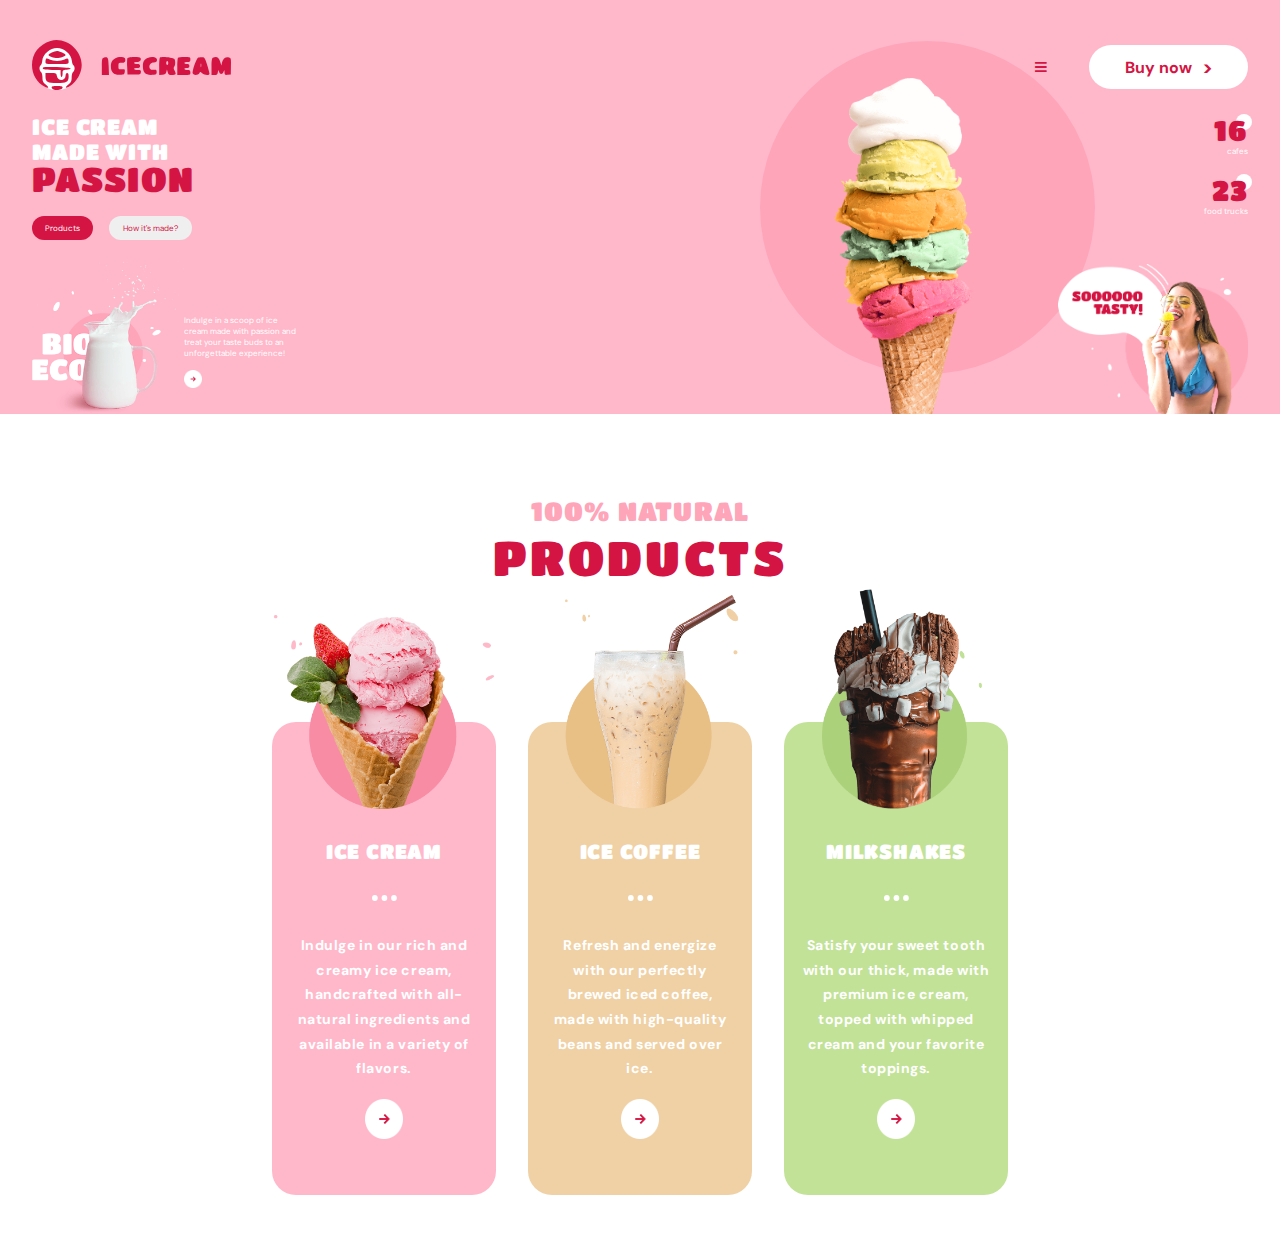
==== index.html @ a735e10a "responsive done" ====
<!DOCTYPE html>
<html lang="en">
<head>
    <meta charset="UTF-8">
    <meta name="viewport" content="width=device-width, initial-scale=1.0">
    <title>Ice-Cream</title>
    <link rel="preconnect" href="https://fonts.googleapis.com">
    <link rel="preconnect" href="https://fonts.gstatic.com" crossorigin>
    <link href="https://fonts.googleapis.com/css2?family=Titan+One&display=swap" rel="stylesheet">
    <link rel="preconnect" href="https://fonts.googleapis.com">
    <link rel="preconnect" href="https://fonts.gstatic.com" crossorigin>
    <link
        href="https://fonts.googleapis.com/css2?family=DM+Sans:ital,opsz,wght@0,9..40,100..1000;1,9..40,100..1000&display=swap"
        rel="stylesheet">
    <link rel="stylesheet" href="https://cdnjs.cloudflare.com/ajax/libs/font-awesome/5.15.2/css/all.min.css">
    <link rel="stylesheet" href="/css/hero-header.css">
</head>
    <section class="hero-section">
        <div class="container hero-container">
            
           
            <header class="hero-header">
             <div>
                <svg height="50" width="199">
                    <use href="./images/sprite.svg#logo"></use>
                </svg>
             </div>
             <div>
                <nav>
                    <ul class="header-list">
                        <li><a href="" class="header-list-item header-list-item-first">Home</a></li>
                        <li><a href="" class="header-list-item">About us</a></li>
                        <li><a href="" class="header-list-item">How it's made?</a></li>
                        <li><a href="" class="header-list-item">Our products</a></li>
                        <li><a href="" class="header-list-item">Contact</a></li>
                    </ul>
                </nav>
             </div>
             <div class="header-buttons">
                <button type="menu" class="hamburger-menu-button" id="menu-icon" data-modal-open>
                    <i class="fas fa-bars hamburger-menu-icon"></i>
                </button>
                <button type="submit" class="header-buy-button" data-modal-openx>
                    Buy now
                    <span class="button-arrow">></span>
                </button>
             </div>
            </header>
            
            <section class="hero-content-section">
                <div class="hero-title-container">
                    <h1 class="hero-title-white">ice cream made with <span class="hero-title-red">passion</span></h1>
                    
                    <ul class="hero-list">
                        <li class="hero-list-item">
                            <svg class="hero-white-circle" xmlns="http://www.w3.org/2000/svg" width="30" height="30" viewBox="0 0 30 30" fill="none" id="ellipse">
                                <circle cx="15" cy="15" r="15" fill="white" />
                            </svg>
                            <h2 class="hero-number-subtitle">16</h2>
                            <p class="hero-text-subtitle">cafes</p>
                        </li>
                        <li class="hero-list-item hero-list-item-second">
                            <svg class="hero-white-circle" xmlns="http://www.w3.org/2000/svg" width="30" height="30" viewBox="0 0 30 30" fill="none" id="ellipse">
                                <circle cx="15" cy="15" r="15" fill="white" />
                            </svg>
                            <h2 class="hero-number-subtitle">23</h2>
                            <p class="hero-text-subtitle">food trucks</p>
                        </li>
                    </ul>
                </div>
                <div>
                    <button type="submit" class="hero-button-red">Products</button>
                    <button type="submit" class="hero-button-white">How it's made?</button>
                </div>
                <div class="hero-milk-photo-div">
                    <img src="./images/MilkPhoto.png" width="213px" height="216px" class="milk-photo">
                        <p class="hero-milk-photo-paragraph">Indulge in a scoop of ice cream made with passion and treat your taste buds to an unforgettable experience!
                            <img src="./images/arrow-right.png" width="26px" height="26px" class="hero-right-arrow">
                            <!-- metoda neortodoxa dar functioneaza -->
                        </p>

                </div>
                <div class="hero-background-circle">
                    <img src="./images/IceCreamPhoto.png" width="236px" height="557px" class="hero-icecream-photo">
                </div>
                <img src="./images/GirlPhoto.png" width="304px" height="241px" class="hero-girl-photo">
                <div>
                </div>
                <div>
                    
                </div>
            </section>
            
         </div>
    </section>
    <!-- Products  -->
    <section class="products-section">
        <div class="container">
            <div class="products-title">
                <label class="products-label">
                    100% natural
                </label>
                <h1 class="products-title">products</h1>
            </div>
            <div class="products-content">
                <ul class="products-list">
                    <li class="products-list-item">
                        <div class="products-image-container">
                            <img src="./images/ProductsIceCream1.png" width="368px" height="394px" class="products-image">
                            <div class="products-image-card">
                                <div class="products-image-card-content">
                                <h2 class="prodcuts-image-title">ice cream</h2>
                                <svg xmlns="http://www.w3.org/2000/svg" id="dots" width="25" height="6">
                                        <g fill="#fff">
                                            <ellipse cx="12.418" cy="3" rx="2.866" ry="3" />
                                            <ellipse cx="2.866" cy="3" rx="2.866" ry="3" />
                                            <ellipse cx="21.97" cy="3" rx="2.866" ry="3" />
                                        </g>
                                    </svg>
                                    <p class="products-image-paragraph">Indulge in our rich and creamy ice cream, handcrafted with all-natural ingredients and available in a variety of
                                        flavors.</p>
                                        <img src="./images/arrow-right.png" width="38px" height="40px"  >
                                    </div>
                            </div>
                        </div>
                    </li>
                    <li class="products-list-item">
                        <div class="products-image-container">
                            <img src="./images/ProductsIceCream2.png" width="368px" height="394px" class="products-image">
                            <div class="products-image-card second-card">
                                <div class="products-image-card-content">
                                    <h2 class="prodcuts-image-title">ice coffee</h2>
                                    <svg xmlns="http://www.w3.org/2000/svg" id="dots" width="25" height="6">
                                        <g fill="#fff">
                                            <ellipse cx="12.418" cy="3" rx="2.866" ry="3" />
                                            <ellipse cx="2.866" cy="3" rx="2.866" ry="3" />
                                            <ellipse cx="21.97" cy="3" rx="2.866" ry="3" />
                                        </g>
                                    </svg>
                                    <p class="products-image-paragraph">Refresh and energize with our perfectly brewed iced coffee, made with high-quality beans and served over ice.</p>
                                    <img src="./images/arrow-right.png" width="38px" height="40px">
                                </div>
                            </div>
                        </div>
                    </li>
                <li class="products-list-item">
                    <div class="products-image-container">
                        <img src="./images/ProductsIceCream3.png" width="368px" height="394px" class="products-image">
                        <div class="products-image-card third-card">
                            <div class="products-image-card-content">
                                <h2 class="prodcuts-image-title">milkshakes</h2>
                                <svg xmlns="http://www.w3.org/2000/svg" id="dots" width="25" height="6">
                                    <g fill="#fff">
                                        <ellipse cx="12.418" cy="3" rx="2.866" ry="3" />
                                        <ellipse cx="2.866" cy="3" rx="2.866" ry="3" />
                                        <ellipse cx="21.97" cy="3" rx="2.866" ry="3" />
                                    </g>
                                </svg>
                                <p class="products-image-paragraph">Satisfy your sweet tooth with our thick, made with premium ice cream, topped with whipped cream and your favorite
                                toppings.</p>
                                <img src="./images/arrow-right.png" width="38px" height="40px">
                            </div>
                        </div>
                    </div>
                </li>
                </ul>
            </div>
        </div>
    </section>
    <!-- HAMBURGER MENU !!!  -->
<div class="modal is-hidden" data-modal>
    <div class="modal-content">
        <button class="modal-close-button" type="button" data-modal-close>
            <svg xmlns="http://www.w3.org/2000/svg" width="16" height="16" viewBox="0 0 16 16" class="modal-close-button-svg">
                <path d="M1.25928 1L14.7408 15" stroke="white" />
                <path d="M1 14.7407L15 1.25924" stroke="white" />
            </svg>
        </button>
            
        <div class="header-buttons">
                <button type="submit" class="modal-buy-button header-buy-button" data-modal-openx>
                    Buy now
                    <span class="button-arrow">></span>
                </button>
        </div>
            <ul class="modal-header-list">
                <li class="modal-header-list-item"><a href="" class="header-list-item header-list-item-first">Home</a></li>
                <li class="modal-header-list-item"><a href="" class="header-list-item">About us</a></li>
                <li class="modal-header-list-item"><a href="" class="header-list-item">How it's made?</a></li>
                <li class="modal-header-list-item"><a href="" class="header-list-item">Our products</a></li>
                <li class="modal-header-list-item"><a href="" class="header-list-item">Contact</a></li>
            </ul>
    </div>
</div>
<!--Modal Window-->
<div data-modalx class="open-button-hero is-hidden">
    <div class="buy-modal">

        <button type="button" data-modal-closex class="close-button-hero">x
            <!--<svg width="8"  height="8" class="circle-image">
                    <use href="./images/icons.svg#icon-close-b">
                     </use>
                </svg>-->
        </button>

        <p class="modal-paragraph-hero">Syper pyper Ice Cream</p>

        <form>
            <div class="modal-products-hero">
                <ul class="list products-list-modal-hero">
                    <li class="products-label-hero">
                        <img src="./images/ProductsIceCream1.png" alt="Icecream Cone" width="100" height="100">
                        <label for="products">
                            <input type="text" name="products" id="products" placeholder="how many?" class="how-many-hero">
                        </label>
                    </li>
                    <li class="products-label-hero">
                        <img src="./images/ProductsIceCream2.png" alt="Ice Coffee Glass" width="100" height="100">
                        <label for="products">
                            <input type="text" name="products" id="products" placeholder="how many?" class="how-many-hero">
                        </label>
                    </li>

                    <li class="products-label-hero">
                        <img src="./images/ProductsIceCream3.png" alt="Milkshake Glass" width="100" height="100">
                        <label for="products">
                            <input type="text" name="products" id="products" placeholder="how many?" class="how-many-hero">
                        </label>
                    </li>
                </ul>
            </div>
            <div class="container-flex-hero">
                <div class="label-name-div-hero">
                    <label for="user-name" class="label-name">Name
                    </label>
                    <div class="div-input-icon-hero">
                        <input type="text" name="user-name" id="user-name" class="input-user-name-hero">
                    </div>
                </div>
                <div class="label-name-div-hero">
                    <label for="user_phone" class="label-name-hero">Phone</label>
                    <div class="div-input-icon-hero">
                        <input type="text" name="Phone" id="user_phone" class="input-user-name-hero">
                    </div>
                </div>
                <div class="label-name-div-hero">
                    <label for="email" class="label-name-hero">Email</label>
                    <div class="div-input-icon-hero">
                        <input type="text" name="Email" id="email" class="input-user-name-hero">
                    </div>
                </div>
                <div class="label-comment-hero">
                    <label class="label-name" for="user-comment"></label>
                    <textarea name="user-comment" id="user-comment" placeholder="Text input"
                        class="input-user-name-hero">Write something and maybe we read this</textarea>
                </div>
                <button type="button" class="send-button-hero">I want that!</button>
            </div>
        </form>
    </div>
</div>

    <script src="./js/mobile-menu.js"></script>
</body>
</html>
---- css/hero-header.css ----
a{
    text-decoration: none;
    color:initial;
}
ul{
    list-style: none;
    margin:0;
    padding:0; 
}
body{
    margin:0;
    padding:0;
}
h1{
    margin:0;
    padding:0;
}
h2{
    margin:0;
    padding:0;
}
p{
    margin:0;
    padding:0;
}
.is-hidden {
    visibility: hidden;
    opacity: 0;
    pointer-events: none;
}

.is-hidden-menu {
    visibility: hidden;
    opacity: 0;
    pointer-events: none;
}
.hero-section{
    background: #FFB8CA;
    
}
.container{
    max-width: 1280px;
    margin: 0 auto;
    padding: 0 15px;  
}
.hero-container{
    position: relative;
    z-index: 2;
    padding-bottom: 60px;
}


.hero-header{
    display:flex;
    justify-content: space-between;
    align-items: center;
    padding-top:40px;
   
}
.header-list{
    display:flex;
    gap:35px;
}

.header-list-item{
    color: #FFF;
    font-family: "DM Sans";
    font-size: 16px;
    font-style: normal;
    font-weight: 700;
    line-height: normal;
}
.header-list-item-first{
    color: #D41443;
}
.header-buy-button{
    width: 159px;
    height: 44px;
    flex-shrink: 0;
    border-radius: 22px;
    background: #FFF;
    color: #D41443;
    text-align: center;
    font-family: "DM Sans";
    font-size: 16px;
    font-style: normal;
    font-weight: 700;
    line-height: normal;
    border:none;
    display:flex;
    justify-content: center;
    align-items: center;
    cursor:pointer;
}
.button-arrow{
    font-size: 1.2em;
    margin-left:10px;
    }

.hero-content-section{
    padding-top:60px;
}
.hamburger-menu-button{
    display:none;
}
.hero-title-container{
    display:flex;
    justify-content: space-between;
    
}
.hero-title-white{
    color: #FFF;
    font-family: "Titan One";
    font-size: 38px;
    font-style: normal;
    font-weight: 400;
    line-height: normal;
    letter-spacing: 1.52px;
    text-transform: uppercase;
    max-width:277px;
}
.hero-title-red{
    color: #D41443;
    font-family: "Titan One";
    font-size: 58px;
    font-style: normal;
    font-weight: 400;
    line-height: 90.5%;
    letter-spacing: 2.32px;
    text-transform: uppercase;
}
.hero-list-item{
    position:relative;
}
.hero-white-circle{
    position:absolute;
    z-index:-1;
    left:60px;
}
.hero-list-item-second{
    padding-top:18px;
}
.hero-number-subtitle{
    color: #D41443;
        text-align: right;
        font-family: "Titan One";
        font-size: 46px;
        font-style: normal;
        font-weight: 400;
        line-height: normal;
        letter-spacing: 1.84px;
        text-transform: uppercase;
}
.hero-text-subtitle{
    color: #FFF;
        text-align: right;
        font-family: "DM Sans";
        font-size: 14px;
        font-style: normal;
        font-weight: 400;
        line-height: normal;
}
.hero-button-red{
    width: 107px;
    height: 40px;
    border-radius: 20px;
    background: #D41443;
    border: none;
    color: #FFF;
        text-align: center;
        font-family: "DM Sans";
        font-size: 14px;
        font-style: normal;
        font-weight: 400;
        line-height: normal;
}
.hero-button-white{
    width: 138px;
    height: 40px;
    color: #D41443;
    text-align: center;
    font-family: "DM Sans";
    font-size: 14px;
    font-style: normal;
    font-weight: 400;
    line-height: normal;
    border-radius:20px;
    border:none;
    margin-left:12px;
}
.hero-milk-photo-div{
    margin-top:40px;
    display:flex;
    align-items: center;
}
.hero-milk-photo-paragraph{
    color: #FFF;
        font-family: "DM Sans";
        font-size: 14px;
        font-style: normal;
        font-weight: 400;
        line-height: 140%;
        max-width: 200px;
        max-height: 78px;
        position:relative;
}
.hero-right-arrow{
    position:absolute;
    top:98px;
    left:0px;
}

.hero-background-circle{
    width: 534px;
    height: 534px;
    border-radius: 50%;
    background: #FFA5BA;
    position:absolute;
    top:56px;
    left:567px;
    z-index:-1;

}
.hero-icecream-photo{
    margin-left:119px;
    margin-top:54px;
}
.hero-girl-photo{
    position:absolute;
    bottom:0;
    right:0px;
}

/* PRODUCTS CSS !! */   
.products-section{
    padding:60px 0;
}
.products-label{
    color: #FFA5BA;
        text-align: center;
        font-family: "Titan One";
        font-size: 30px;
        font-style: normal;
        font-weight: 400;
        line-height: normal;
        letter-spacing: 1.2px;
        text-transform: uppercase;
}
.products-title{
    color: #D41443;
        text-align: center;
        font-family: "Titan One";
        font-size: 58px;
        font-style: normal;
        font-weight: 400;
        line-height: normal;
        letter-spacing: 3.48px;
        text-transform: uppercase;
}
.products-content{
    display:flex;
}
.products-list{
    display:flex;
    gap:32px;
    position:relative;
    margin:auto;
}

.products-image-card{
    width: 368px;
    height: 535px;
    border-radius: 24px;
    background: #FFB8CA;
    z-index:-1;
    margin-top:261px;
}
.products-image-card-content{
    padding-top:165px;
    display: flex;
    flex-direction: column;
    align-items: center;
    gap: 32px;
}
.products-image{
    position:absolute;
    top:1px;
}
.second-card{
    background: #F0D1A5;;
}
.third-card{
    background:#C2E297;
}
.prodcuts-image-title{
    color: #FFF;
        text-align: center;
        font-family: "Titan One";
        font-size: 30px;
        font-style: normal;
        font-weight: 400;
        line-height: normal;
        letter-spacing: 1.2px;
        text-transform: uppercase;
}
.products-image-paragraph{
    color: #FFF;
        text-align: center;
        font-family: "DM Sans";
        font-size: 16px;
        font-style: normal;
        font-weight: 700;
        line-height: 176%;
        letter-spacing: 0.64px;
        height: 134px;
        width: 304px;
}
/* Modal Classes*/
.open-button-hero {
    position: fixed;
    top: 0;
    left: 0;
    width: 100%;
    height: 100%;
    background-color: rgba(46, 47, 66, 0.4);
    transition: opacity 250ms cubic-bezier(0.4, 0, 0.2, 1), visibility 250ms cubic-bezier(0.4, 0, 0.2, 1);
    display: flex;
    align-items: center;
    justify-content: center;
    padding: 24px 72px 24px 24px;
    z-index:10;
}

.buy-modal {
    position: absolute;
    top: 50%;
    left: 50%;
    transform: translate(-50%, -50%) scale(1);
    width: 408px;
    min-height: 584px;
    background: #fff5f6;
    border-radius: 4px;
    box-shadow: 0px 2px 1px 0px rgba(0, 0, 0, 0.20), 0px 1px 3px 0px rgba(0, 0, 0, 0.12), 0px 1px 1px 0px rgba(0, 0, 0, 0.14);
    transition: transform 250ms cubic-bezier(0.4, 0, 0.2, 1);
    padding: 72px 24px 24px 24px;
}

.is-hidden {
    visibility: hidden;
    opacity: 0;
    pointer-events: none;
}

.close-button-hero {
    position: absolute;
    width: 24px;
    height: 24px;
    border-radius: 50%;
    top: 24px;
    right: 24px;
    display: flex;
    justify-content: center;
    align-items: center;
    background-color: white;
    border: transparent;
    padding: 0;
    cursor: pointer;
    transition: background-color 250ms cubic-bezier(0.4, 0, 0.2, 1), border 250ms cubic-bezier(0.4, 0, 0.2, 1);
    color: #d41443;
    font-family: "Titan One", sans-serif;
    font-weight: 400;
}

.close-button-hero:hover,
.close-button-hero:focus {
    background-color: #ecebeb;
    border: none;
}
.modal-products-hero{
    display:flex;
    justify-content: center;
}
.send-button-hero {
    font-family: "DM Sans", sans-serif;
    font-weight: 700;
    font-size: 16px;
    text-align: center;
    color: #d41443;
    border-radius: 22px;
    border-color: transparent;
    cursor: pointer;
    width: 176px;
    height: 44px;
    background-color: #fff;
    transition: background-color 250ms cubic-bezier(0.4, 0, 0.2, 1);
    box-shadow: 0px 1px 6px 0px rgba(46, 47, 66, 0.08), 0px 1px 1px 0px rgba(46, 47, 66, 0.16), 0px 2px 1px 0px rgba(46, 47, 66, 0.08);
}

.send-button-hero:hover,
.send-button-hero:focus {
    background-color: #ecebeb;
    border: none;
}

.modal-paragraph-hero {
    color: #d41443;
    text-align: center;
    font-size: 16px;
    font-style: normal;
    font-family: "Titan One", sans-serif;
    font-weight: 400;
    line-height: 150%;
    letter-spacing: 0.32px;
    text-align: center;

}

.how-many-hero {
    max-width: 80px;
    border-radius: 4px;
    border-color: #FFA5BA;

}


.products-list-modal-hero {
    display: flex;
    gap: 40px;
    justify-content: space-around;
    max-width: 360px;/
}

.container-flex-hero {
    display: flex;
    flex-direction: column;
    align-items: center;
    gap: 20px;
}

.input-user-name-hero {
    border-radius: 4px;
    border-color: #FFA5BA;
}

@media screen and ( 768px <= width <= 1280px){
    .container{
        padding:0 32px;
    }
    .header-list{
        display: none;
    }
    .header-buttons{
        display:flex;
        gap:32px;
        align-items: center;
    }
     .hamburger-menu-button{
        background: none;
        border:none;
        cursor:pointer;
        display: block;
    }
    .hamburger-menu-icon{
        color:#D41443;
        width: 20px;
        height: 12px;
    }
    .hero-content-section{
        padding-top:20px;
    }
    .hero-title-white{
        color: #FFF;
            font-family: "Titan One";
            font-size: 22px;
            font-style: normal;
            font-weight: 400;
            line-height: normal;
            letter-spacing: 0.88px;
            text-transform: uppercase;
            max-width:162px;
            
    }
    .hero-title-red{
        color: #D41443;
            font-family: "Titan One";
            font-size: 34px;
            font-style: normal;
            font-weight: 400;
            line-height: 90.5%;
            letter-spacing: 1.36px;
            text-transform: uppercase;
    }
    .hero-white-circle{
        width:16px;
        height:16px;
        left:32px;
    }
    .hero-number-subtitle{
        font-size: 28px;
        letter-spacing: 1.12px;
    }
    .hero-text-subtitle{
        font-size: 8px;
    }
    .hero-button-red{
        width: 61px;
        height: 24px;
        font-size: 8px;
    }
    .hero-button-white{
        width: 83px;
        height: 24px;
        font-size: 8px;
    }
    .hero-milk-photo-div{
        margin-top:20px;
    }
    .milk-photo{
        width: 152px;
            height: 154px;
            flex-shrink: 0;
    }
    .hero-milk-photo-paragraph{
        font-size:8px;
        width:114px;
    }
    .hero-right-arrow{
        top:55px;
        width:18px;
        height:18px;
    }
    .hero-background-circle{
        width: 335px;
        height: 333px;
        flex-shrink: 0;
        right:185px;
        bottom:40px;
        top:unset;
        left:unset;
    }
    .hero-icecream-photo{
        width: 143px;
            height: 336px;
            flex-shrink: 0;
            margin-left:74px;
            margin-top:37px;
    }
    .hero-girl-photo{
        width: 190px;
            height: 150px;
            flex-shrink: 0;
            right:32px;
    }
    /* PRODUCTS */
    .products-label{
        font-size: 26px;
    }
    .products-title{
        font-size:48px;
    }
    .products-image{
        width: 224px;
            height: 224px;
            flex-shrink: 0;
    }
    .products-image-card{
        width: 224px;
        height: 473px;
        flex-shrink: 0;
        margin-top:138px;
    }
    .products-image-card-content{
        padding-top:118px;
    }
    .prodcuts-image-title{
        font-size:20px;
        letter-spacing: 0.8px;
    }
    .products-image-paragraph{
        max-width: 188px;
        max-height: 150px;
        color: #FFF;
        font-size: 14px;
        line-height: 176%;
        letter-spacing: 0.56px;
    }
       
    }
          .modal-content {
            width: 254px;
                height: 100%;
                display: flex;
                padding-top:58px;
                align-items: center;
                flex-direction: column;
                gap:20px;
                overflow: hidden;
                position: fixed;
                top: 0;
                /* right: -254px; */
                background-color: #333;
                transition: right 0.3s ease-in-out;
                background: #E17992;
    
          }
        .modal {
                width: 100%;
                height: 100%;
                background-color: rgba(46, 47, 66, 0.4);
                position: fixed;
                top: 0;
                z-index:10;
                display: flex;
                flex-direction: row-reverse;
                }
        .modal-close-button{
            background-color: inherit;
            border:none;
            position:absolute;
            top:20px;
            right:32px;
        }
        .modal-header-list{
            display:flex;
            flex-direction: column;
            width: 100%;
        }
       
        .modal-header-list-item{
            height:42px;
            border:1px #E18298 solid;
            align-items:center;
            display:flex;
            padding-left:20px;
        }
        .modal-buy-button{
            width: 186px;
                height: 44px;
                flex-shrink: 0;
        }

@media screen and (320px <=width <=768px) {
    .header-list {
        display: none;
    }
    .header-buy-button{
        display: none;
    }
    .hero-list{
        display:none;
    }
    .hero-milk-photo-div{
        display:none;
    }
    .hero-girl-photo{
        display:none;
    }
    .hero-section{
        height:502px;
    }
    .hero-content-section{
        padding-top:80px;
        display:flex;
        flex-direction: column;
        gap:20px;
    }
     .hamburger-menu-button{
        background: none;
        border:none;
        cursor:pointer;
        display: block;
    }
    .hamburger-menu-icon{
        color:#D41443;
        width: 20px;
        height: 12px;
    }
    .hero-title-white{
        font-size:26px;
        letter-spacing: 1.04px;
        width:218px;
    }
    .hero-title-red{
        font-size:48px;
        line-height: 96.5%;
    }
            .hero-button-red {
            width: 61px;
            height: 24px;
            font-size: 8px;
        }
    
        .hero-button-white {
            width: 83px;
            height: 24px;
            font-size: 8px;
            margin-left:9px;
        }
    .hero-background-circle{
        width: 346px;
        height: 344px;
        right:-62px;
        top:83px;
        left:unset;
        
        bottom:unset;
    }
    .hero-icecream-photo{
        width: 171px;
        height: 410px;
        margin-left:81px;
        margin-top:9px;
        
    }
                .modal-content {
                    width: 100%;
                    height: 100%;
                    display: flex;
                    padding-top: 58px;
                    align-items: center;
                    flex-direction: column;
                    gap: 20px;
                    overflow: hidden;
                    position: fixed;
                    top: 0;
                    /* right: -254px; */
                    background-color: #333;
                    transition: right 0.3s ease-in-out;
                    background: #E17992;
        
                }
        
                .modal {
                    width: 100%;
                    height: 100%;
                    background-color: rgba(46, 47, 66, 0.4);
                    position: fixed;
                    top: 0;
                    z-index: 10;
                    display: flex;
                    flex-direction: row-reverse;
                }
        
                .modal-close-button {
                    background-color: inherit;
                    border: none;
                    position: absolute;
                    top: 20px;
                    right: 32px;
                }
        
                .modal-header-list {
                    display: flex;
                    flex-direction: column;
                    width: 100%;
                }
        
                .modal-header-list-item {
                    height: 42px;
                    border: 1px #E18298 solid;
                    align-items: center;
                    display: flex;
                    padding-left: 20px;
                }
        
                .modal-buy-button {
                width: 209px;
                height: 44px;
                display:block;
                }


    /* PRODUCTS  */
    .products-label{
        font-size: 18px;
    }
    .products-title{
        font-size: 34px;
        letter-spacing: 1.36px;
    }
    .products-image{
        width: 280px;
            height: 280px;
            flex-shrink: 0;
    }
    .products-image-card{
        width: 280px;
            height: 489px;
            flex-shrink: 0;
            margin-top:140px;
    }
    .products-list{
        position:unset;
        display:flex;
        flex-direction:column;
    }
    .products-list-item{
        position:relative;
    }
    .prodcuts-image-title{
        font-size:20px;
        letter-spacing:0.8px;
    }
    .products-image-paragraph{
        font-size:14px;
        line-height: 152%;
        letter-spacing: 0.56px;
        width: 216px;
        height: 124px;
    }
}
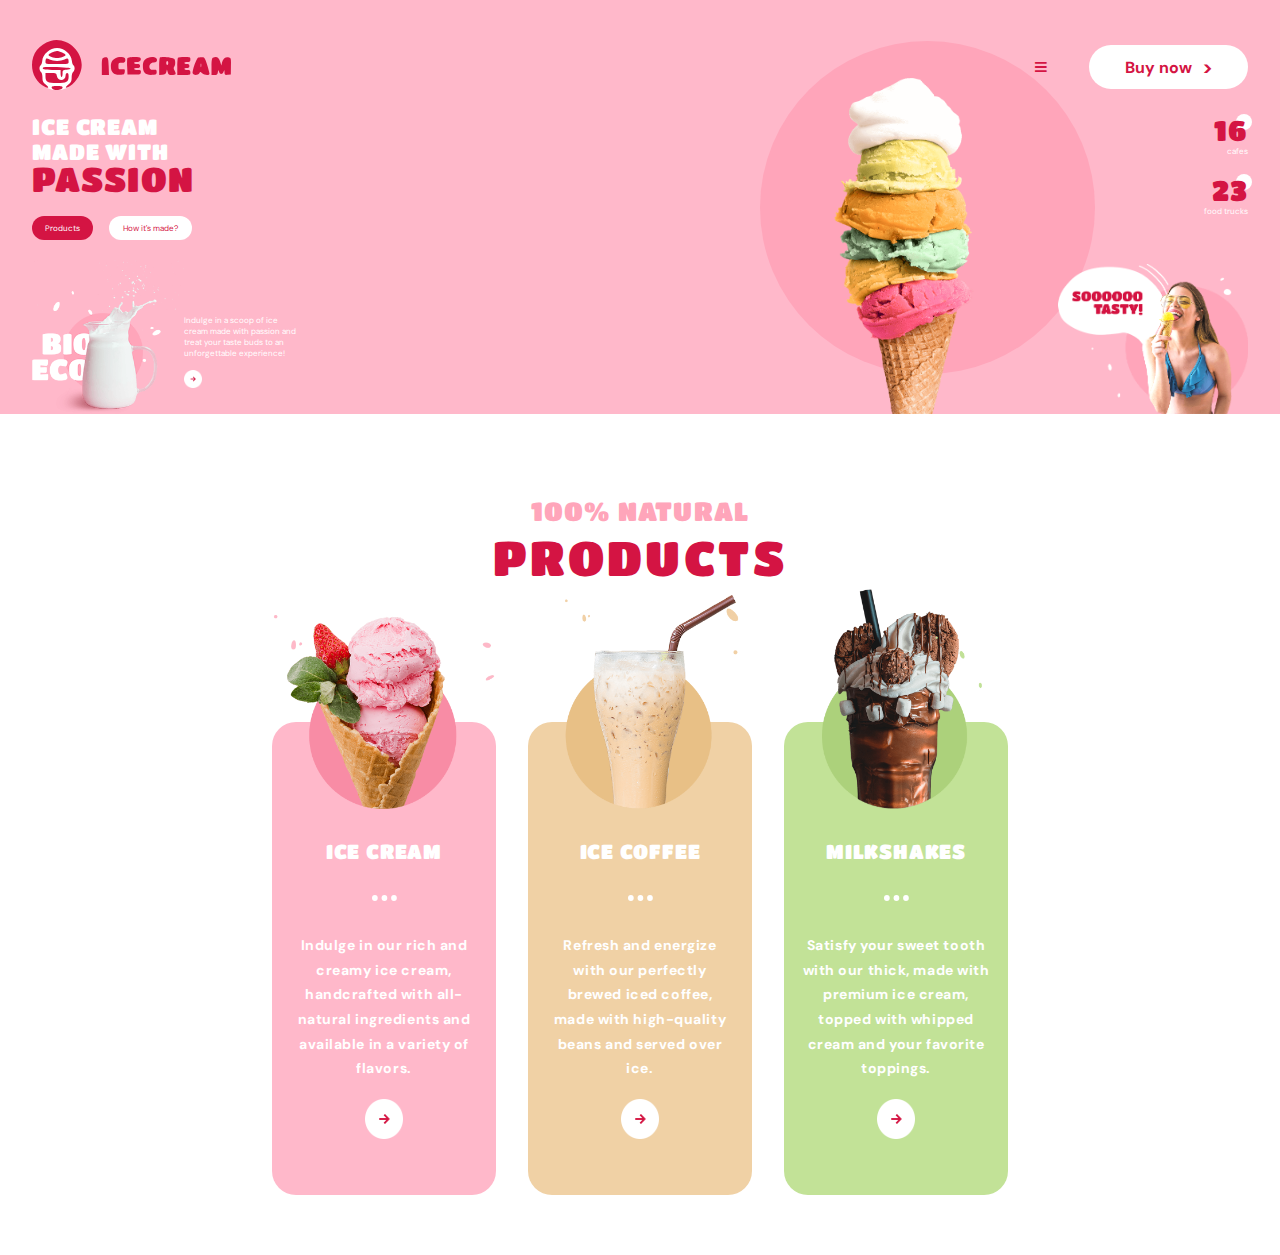
==== commit 9c2a6f0e: "update" ====
--- a/index.html
+++ b/index.html
@@ -13,7 +13,7 @@
         href="https://fonts.googleapis.com/css2?family=DM+Sans:ital,opsz,wght@0,9..40,100..1000;1,9..40,100..1000&display=swap"
         rel="stylesheet">
     <link rel="stylesheet" href="https://cdnjs.cloudflare.com/ajax/libs/font-awesome/5.15.2/css/all.min.css">
-    <link rel="stylesheet" href="/css/hero-header.css">
+    <link rel="stylesheet" href="./css/styles.css">
 </head>
     <section class="hero-section">
         <div class="container hero-container">
@@ -37,7 +37,7 @@
                 </nav>
              </div>
              <div class="header-buttons">
-                <button type="menu" class="hamburger-menu-button" id="menu-icon" data-modal-open>
+                <button type="button" class="hamburger-menu-button" id="menu-icon" data-modal-open>
                     <i class="fas fa-bars hamburger-menu-icon"></i>
                 </button>
                 <button type="submit" class="header-buy-button" data-modal-openx>
@@ -53,14 +53,14 @@
                     
                     <ul class="hero-list">
                         <li class="hero-list-item">
-                            <svg class="hero-white-circle" xmlns="http://www.w3.org/2000/svg" width="30" height="30" viewBox="0 0 30 30" fill="none" id="ellipse">
+                            <svg class="hero-white-circle" xmlns="http://www.w3.org/2000/svg" width="30" height="30" viewBox="0 0 30 30" fill="none">
                                 <circle cx="15" cy="15" r="15" fill="white" />
                             </svg>
                             <h2 class="hero-number-subtitle">16</h2>
                             <p class="hero-text-subtitle">cafes</p>
                         </li>
                         <li class="hero-list-item hero-list-item-second">
-                            <svg class="hero-white-circle" xmlns="http://www.w3.org/2000/svg" width="30" height="30" viewBox="0 0 30 30" fill="none" id="ellipse">
+                            <svg class="hero-white-circle" xmlns="http://www.w3.org/2000/svg" width="30" height="30" viewBox="0 0 30 30" fill="none">
                                 <circle cx="15" cy="15" r="15" fill="white" />
                             </svg>
                             <h2 class="hero-number-subtitle">23</h2>
@@ -73,17 +73,17 @@
                     <button type="submit" class="hero-button-white">How it's made?</button>
                 </div>
                 <div class="hero-milk-photo-div">
-                    <img src="./images/MilkPhoto.png" width="213px" height="216px" class="milk-photo">
+                    <img src="./images/MilkPhoto.png" alt="milk-glass" width="213" height="216" class="milk-photo">
                         <p class="hero-milk-photo-paragraph">Indulge in a scoop of ice cream made with passion and treat your taste buds to an unforgettable experience!
-                            <img src="./images/arrow-right.png" width="26px" height="26px" class="hero-right-arrow">
+                            <img src="./images/arrow-right.png" alt="circle" width="26" height="26" class="hero-right-arrow">
                             <!-- metoda neortodoxa dar functioneaza -->
                         </p>
 
                 </div>
                 <div class="hero-background-circle">
-                    <img src="./images/IceCreamPhoto.png" width="236px" height="557px" class="hero-icecream-photo">
-                </div>
-                <img src="./images/GirlPhoto.png" width="304px" height="241px" class="hero-girl-photo">
+                    <img src="./images/IceCreamPhoto.png" alt="ice-cream-cone" width="236" height="557" class="hero-icecream-photo">
+                </div>
+                <img src="./images/GirlPhoto.png" alt="girl-with-icecream" width="304" height="241" class="hero-girl-photo">
                 <div>
                 </div>
                 <div>
@@ -106,11 +106,11 @@
                 <ul class="products-list">
                     <li class="products-list-item">
                         <div class="products-image-container">
-                            <img src="./images/ProductsIceCream1.png" width="368px" height="394px" class="products-image">
+                            <img src="./images/ProductsIceCream1.png" alt="ice-cream" width="368" height="394" class="products-image">
                             <div class="products-image-card">
                                 <div class="products-image-card-content">
                                 <h2 class="prodcuts-image-title">ice cream</h2>
-                                <svg xmlns="http://www.w3.org/2000/svg" id="dots" width="25" height="6">
+                                <svg xmlns="http://www.w3.org/2000/svg"  width="25" height="6">
                                         <g fill="#fff">
                                             <ellipse cx="12.418" cy="3" rx="2.866" ry="3" />
                                             <ellipse cx="2.866" cy="3" rx="2.866" ry="3" />
@@ -119,18 +119,18 @@
                                     </svg>
                                     <p class="products-image-paragraph">Indulge in our rich and creamy ice cream, handcrafted with all-natural ingredients and available in a variety of
                                         flavors.</p>
-                                        <img src="./images/arrow-right.png" width="38px" height="40px"  >
+                                        <img src="./images/arrow-right.png" alt="circle-with-arrow" width="38" height="40"  >
                                     </div>
                             </div>
                         </div>
                     </li>
                     <li class="products-list-item">
                         <div class="products-image-container">
-                            <img src="./images/ProductsIceCream2.png" width="368px" height="394px" class="products-image">
+                            <img src="./images/ProductsIceCream2.png" alt="ice-coffee" width="368" height="394" class="products-image">
                             <div class="products-image-card second-card">
                                 <div class="products-image-card-content">
                                     <h2 class="prodcuts-image-title">ice coffee</h2>
-                                    <svg xmlns="http://www.w3.org/2000/svg" id="dots" width="25" height="6">
+                                    <svg xmlns="http://www.w3.org/2000/svg"  width="25" height="6">
                                         <g fill="#fff">
                                             <ellipse cx="12.418" cy="3" rx="2.866" ry="3" />
                                             <ellipse cx="2.866" cy="3" rx="2.866" ry="3" />
@@ -138,18 +138,18 @@
                                         </g>
                                     </svg>
                                     <p class="products-image-paragraph">Refresh and energize with our perfectly brewed iced coffee, made with high-quality beans and served over ice.</p>
-                                    <img src="./images/arrow-right.png" width="38px" height="40px">
+                                    <img src="./images/arrow-right.png" alt="circle-with-arrow" width="38" height="40">
                                 </div>
                             </div>
                         </div>
                     </li>
                 <li class="products-list-item">
                     <div class="products-image-container">
-                        <img src="./images/ProductsIceCream3.png" width="368px" height="394px" class="products-image">
+                        <img src="./images/ProductsIceCream3.png" alt="milk-shake" width="368" height="394" class="products-image">
                         <div class="products-image-card third-card">
                             <div class="products-image-card-content">
                                 <h2 class="prodcuts-image-title">milkshakes</h2>
-                                <svg xmlns="http://www.w3.org/2000/svg" id="dots" width="25" height="6">
+                                <svg xmlns="http://www.w3.org/2000/svg"  width="25" height="6">
                                     <g fill="#fff">
                                         <ellipse cx="12.418" cy="3" rx="2.866" ry="3" />
                                         <ellipse cx="2.866" cy="3" rx="2.866" ry="3" />
@@ -158,7 +158,7 @@
                                 </svg>
                                 <p class="products-image-paragraph">Satisfy your sweet tooth with our thick, made with premium ice cream, topped with whipped cream and your favorite
                                 toppings.</p>
-                                <img src="./images/arrow-right.png" width="38px" height="40px">
+                                <img src="./images/arrow-right.png" alt="circle-with-arrow" width="38" height="40">
                             </div>
                         </div>
                     </div>
@@ -209,29 +209,29 @@
             <div class="modal-products-hero">
                 <ul class="list products-list-modal-hero">
                     <li class="products-label-hero">
-                        <img src="./images/ProductsIceCream1.png" alt="Icecream Cone" width="100" height="100">
-                        <label for="products">
-                            <input type="text" name="products" id="products" placeholder="how many?" class="how-many-hero">
+                        <img src="./images/ProductsIceCream1.png" alt="Icecream Cone" width="130" height="130">
+                        <label for="icecream-cone">
+                            <input type="text" name="products" id="icecream-cone"  placeholder="how many?" class="how-many-hero">
                         </label>
                     </li>
                     <li class="products-label-hero">
-                        <img src="./images/ProductsIceCream2.png" alt="Ice Coffee Glass" width="100" height="100">
-                        <label for="products">
-                            <input type="text" name="products" id="products" placeholder="how many?" class="how-many-hero">
+                        <img src="./images/ProductsIceCream2.png" alt="Ice Coffee Glass" width="130" height="130">
+                        <label for="ice-coffee-glass">
+                            <input type="text" name="products" id="ice-coffee-glass" placeholder="how many?" class="how-many-hero">
                         </label>
                     </li>
 
                     <li class="products-label-hero">
-                        <img src="./images/ProductsIceCream3.png" alt="Milkshake Glass" width="100" height="100">
-                        <label for="products">
-                            <input type="text" name="products" id="products" placeholder="how many?" class="how-many-hero">
+                        <img src="./images/ProductsIceCream3.png" alt="Milkshake Glass" width="130" height="130">
+                        <label for="milkshake-glass">
+                            <input type="text" name="products" id="milkshake-glass"  placeholder="how many?" class="how-many-hero">
                         </label>
                     </li>
                 </ul>
             </div>
             <div class="container-flex-hero">
                 <div class="label-name-div-hero">
-                    <label for="user-name" class="label-name">Name
+                    <label for="user-name" class="label-name-hero">Name
                     </label>
                     <div class="div-input-icon-hero">
                         <input type="text" name="user-name" id="user-name" class="input-user-name-hero">
@@ -251,8 +251,8 @@
                 </div>
                 <div class="label-comment-hero">
                     <label class="label-name" for="user-comment"></label>
-                    <textarea name="user-comment" id="user-comment" placeholder="Text input"
-                        class="input-user-name-hero">Write something and maybe we read this</textarea>
+                    <textarea name="user-comment" id="user-comment" placeholder="Write something and maybe we read this"
+                        class="input-user-name-hero"></textarea>
                 </div>
                 <button type="button" class="send-button-hero">I want that!</button>
             </div>
--- a/css/styles.css
+++ b/css/styles.css
@@ -0,0 +1,856 @@
+
+
+a{
+    text-decoration: none;
+    color:initial;
+}
+ul{
+    list-style: none;
+    margin:0;
+    padding:0; 
+}
+body{
+    margin:0;
+    padding:0;
+}
+h1{
+    margin:0;
+    padding:0;
+}
+h2{
+    margin:0;
+    padding:0;
+}
+p{
+    margin:0;
+    padding:0;
+}
+.is-hidden {
+    visibility: hidden;
+    opacity: 0;
+    pointer-events: none;
+}
+
+.is-hidden-menu {
+    visibility: hidden;
+    opacity: 0;
+    pointer-events: none;
+}
+.hero-section{
+    background: #FFB8CA;
+    
+}
+.container{
+    max-width: 1280px;
+    margin: 0 auto;
+    padding: 0 15px;  
+}
+.hero-container{
+    position: relative;
+    z-index: 2;
+    padding-bottom: 60px;
+    overflow-x: clip;
+}
+
+
+.hero-header{
+    display:flex;
+    justify-content: space-between;
+    align-items: center;
+    padding-top:40px;
+   
+}
+.header-list{
+    display:flex;
+    gap:35px;
+}
+
+.header-list-item{
+    color: #FFF;
+    font-family: "DM Sans";
+    font-size: 16px;
+    font-style: normal;
+    font-weight: 700;
+    line-height: normal;
+    transition: transform 0.3s ease-in-out;
+    display:inline-block;
+}
+.header-list-item:hover{
+    color:#D41443;
+    transform: translateY(-5px);
+}
+.header-list-item-first{
+    color: #D41443;
+}
+.header-buy-button{
+    width: 159px;
+    height: 44px;
+    flex-shrink: 0;
+    border-radius: 22px;
+    background: #FFF;
+    color: #D41443;
+    text-align: center;
+    font-family: "DM Sans";
+    font-size: 16px;
+    font-style: normal;
+    font-weight: 700;
+    line-height: normal;
+    border:none;
+    display:flex;
+    justify-content: center;
+    align-items: center;
+    cursor:pointer;
+    transition: transform 0.3s ease-in-out;
+}
+.header-buy-button:hover{
+    background: #ECEBEB;
+    transform: translateY(-5px);
+}
+.button-arrow{
+    font-size: 1.2em;
+    margin-left:10px;
+    }
+
+.hero-content-section{
+    padding-top:60px;
+}
+.hamburger-menu-button{
+    display:none;
+}
+.hero-title-container{
+    display:flex;
+    justify-content: space-between;
+    
+}
+.hero-title-white{
+    color: #FFF;
+    font-family: "Titan One";
+    font-size: 38px;
+    font-style: normal;
+    font-weight: 400;
+    line-height: normal;
+    letter-spacing: 1.52px;
+    text-transform: uppercase;
+    max-width:277px;
+}
+.hero-title-red{
+    color: #D41443;
+    font-family: "Titan One";
+    font-size: 58px;
+    font-style: normal;
+    font-weight: 400;
+    line-height: 90.5%;
+    letter-spacing: 2.32px;
+    text-transform: uppercase;
+}
+.hero-list-item{
+    position:relative;
+}
+.hero-white-circle{
+    position:absolute;
+    z-index:-1;
+    left:60px;
+}
+.hero-list-item-second{
+    padding-top:18px;
+}
+.hero-number-subtitle{
+    color: #D41443;
+        text-align: right;
+        font-family: "Titan One";
+        font-size: 46px;
+        font-style: normal;
+        font-weight: 400;
+        line-height: normal;
+        letter-spacing: 1.84px;
+        text-transform: uppercase;
+}
+.hero-text-subtitle{
+    color: #FFF;
+        text-align: right;
+        font-family: "DM Sans";
+        font-size: 14px;
+        font-style: normal;
+        font-weight: 400;
+        line-height: normal;
+}
+.hero-button-red{
+    width: 107px;
+    height: 40px;
+    border-radius: 20px;
+    background: #D41443;
+    border: none;
+    color: #FFF;
+        text-align: center;
+        font-family: "DM Sans";
+        font-size: 14px;
+        font-style: normal;
+        font-weight: 400;
+        line-height: normal;
+            cursor: pointer;
+            display:inline-block;
+            transition: transform 0.3s ease-in-out;
+}
+.hero-button-white{
+    width: 138px;
+    height: 40px;
+    color: #D41443;
+    text-align: center;
+    font-family: "DM Sans";
+    font-size: 14px;
+    font-style: normal;
+    font-weight: 400;
+    line-height: normal;
+    border-radius:20px;
+    border:none;
+    margin-left:12px;
+    background-color:#FFF;
+    cursor:pointer;
+    display:inline-block;
+    transition: transform 0.3s ease-in-out;
+}
+.hero-button-white:hover{
+    background:#ECEBEB;
+    transform: translateY(-5px);
+}
+.hero-button-red:hover{
+    transform: translateY(-5px);
+}
+.hero-milk-photo-div{
+    margin-top:40px;
+    display:flex;
+    align-items: center;
+}
+.hero-milk-photo-paragraph{
+    color: #FFF;
+        font-family: "DM Sans";
+        font-size: 14px;
+        font-style: normal;
+        font-weight: 400;
+        line-height: 140%;
+        max-width: 200px;
+        max-height: 78px;
+        position:relative;
+}
+.hero-right-arrow{
+    position:absolute;
+    top:98px;
+    left:0px;
+    transition: transform 0.3s ease-in-out;
+}
+.hero-right-arrow:hover{
+    transform: rotate(90deg);
+    
+}
+
+.hero-background-circle{
+    width: 534px;
+    height: 534px;
+    border-radius: 50%;
+    background: #FFA5BA;
+    position:absolute;
+    top:56px;
+    left:567px;
+    z-index:-1;
+
+}
+.hero-icecream-photo{
+    margin-left:119px;
+    margin-top:54px;
+}
+.hero-girl-photo{
+    position:absolute;
+    bottom:0;
+    right:0px;
+}
+
+/* PRODUCTS CSS !! */   
+.products-section{
+    padding:60px 0;
+}
+.products-label{
+    color: #FFA5BA;
+        text-align: center;
+        font-family: "Titan One";
+        font-size: 30px;
+        font-style: normal;
+        font-weight: 400;
+        line-height: normal;
+        letter-spacing: 1.2px;
+        text-transform: uppercase;
+}
+.products-title{
+    color: #D41443;
+        text-align: center;
+        font-family: "Titan One";
+        font-size: 58px;
+        font-style: normal;
+        font-weight: 400;
+        line-height: normal;
+        letter-spacing: 3.48px;
+        text-transform: uppercase;
+}
+.products-content{
+    display:flex;
+}
+.products-list{
+    display:flex;
+    gap:32px;
+    position:relative;
+    margin:auto;
+}
+
+.products-image-card{
+    width: 368px;
+    height: 535px;
+    border-radius: 24px;
+    background: #FFB8CA;
+    z-index:-1;
+    margin-top:261px;
+}
+.products-image-card-content{
+    padding-top:165px;
+    display: flex;
+    flex-direction: column;
+    align-items: center;
+    gap: 32px;
+}
+.products-image{
+    position:absolute;
+    top:1px;
+}
+.second-card{
+    background: #F0D1A5;;
+}
+.third-card{
+    background:#C2E297;
+}
+.prodcuts-image-title{
+    color: #FFF;
+        text-align: center;
+        font-family: "Titan One";
+        font-size: 30px;
+        font-style: normal;
+        font-weight: 400;
+        line-height: normal;
+        letter-spacing: 1.2px;
+        text-transform: uppercase;
+}
+.products-image-paragraph{
+    color: #FFF;
+        text-align: center;
+        font-family: "DM Sans";
+        font-size: 16px;
+        font-style: normal;
+        font-weight: 700;
+        line-height: 176%;
+        letter-spacing: 0.64px;
+        height: 134px;
+        width: 304px;
+}
+/* Modal Classes*/
+.open-button-hero {
+    position: fixed;
+    top: 0;
+    left: 0;
+    width: 100%;
+    height: 100%;
+    background-color: rgba(46, 47, 66, 0.4);
+    transition: opacity 250ms cubic-bezier(0.4, 0, 0.2, 1), visibility 250ms cubic-bezier(0.4, 0, 0.2, 1);
+    display: flex;
+    align-items: center;
+    justify-content: center;
+    padding: 24px 72px 24px 24px;
+    z-index:10;
+}
+
+.buy-modal {
+    position: absolute;
+    top: 50%;
+    left: 50%;
+    transform: translate(-50%, -50%) scale(1);
+    width: 408px;
+    height: 60%;
+    background: pink;
+    border:3px solid #D41443;
+    border-radius: 4px;
+    box-shadow: 0px 2px 1px 0px rgba(0, 0, 0, 0.20), 0px 1px 3px 0px rgba(0, 0, 0, 0.12), 0px 1px 1px 0px rgba(0, 0, 0, 0.14);
+    transition: transform 250ms cubic-bezier(0.4, 0, 0.2, 1);
+    padding: 72px 24px 24px 24px;
+}
+
+.is-hidden {
+    visibility: hidden;
+    opacity: 0;
+    pointer-events: none;
+}
+
+.close-button-hero {
+    position: absolute;
+    width: 24px;
+    height: 24px;
+    border-radius: 50%;
+    top: 24px;
+    right: 24px;
+    display: flex;
+    justify-content: center;
+    align-items: center;
+    background-color: white;
+    border: transparent;
+    padding: 0;
+    cursor: pointer;
+    transition: background-color 250ms cubic-bezier(0.4, 0, 0.2, 1), border 250ms cubic-bezier(0.4, 0, 0.2, 1);
+    color: #d41443;
+    font-family: "Titan One", sans-serif;
+    font-weight: 400;
+}
+
+.close-button-hero:hover,
+.close-button-hero:focus {
+    background-color: #ecebeb;
+    border: none;
+}
+.modal-products-hero{
+    display:flex;
+    justify-content: center;
+}
+.send-button-hero {
+    font-family: "DM Sans", sans-serif;
+    font-weight: 700;
+    font-size: 16px;
+    text-align: center;
+    color: #d41443;
+    border-radius: 22px;
+    border-color: transparent;
+    cursor: pointer;
+    width: 176px;
+    height: 44px;
+    background-color: #fff;
+    transition: background-color 250ms cubic-bezier(0.4, 0, 0.2, 1);
+    box-shadow: 0px 1px 6px 0px rgba(46, 47, 66, 0.08), 0px 1px 1px 0px rgba(46, 47, 66, 0.16), 0px 2px 1px 0px rgba(46, 47, 66, 0.08);
+}
+
+.send-button-hero:hover,
+.send-button-hero:focus {
+    background-color: #ecebeb;
+    border: none;
+}
+
+.modal-paragraph-hero {
+    color: #d41443;
+    text-align: center;
+    font-size: 16px;
+    font-style: normal;
+    font-family: "Titan One", sans-serif;
+    font-weight: 400;
+    line-height: 150%;
+    letter-spacing: 0.32px;
+    text-align: center;
+
+}
+
+.how-many-hero {
+    max-width: 80px;
+    border-radius: 4px;
+    border-color: #FFA5BA;
+
+}
+.products-label-hero{
+    display:flex;
+    flex-direction: column;
+    align-items: center;
+}
+.label-name-hero{
+    font-family: "DM Sans";
+    color:#d41443;
+    font-weight:500;
+}
+
+
+.products-list-modal-hero {
+    display: flex;
+    gap: 20px;
+    justify-content: space-around;
+    max-width: 360px;
+}
+
+.container-flex-hero {
+    display: flex;
+    flex-direction: column;
+    align-items: center;
+    gap: 20px;
+}
+
+.input-user-name-hero {
+    border-radius: 4px;
+    border-color: #FFA5BA;
+    resize:none;
+}
+
+@media screen and ( 768px <= width <= 1280px){
+    .container{
+        padding:0 32px;
+    }
+    .header-list{
+        display: none;
+    }
+    .header-buttons{
+        display:flex;
+        gap:32px;
+        align-items: center;
+    }
+     .hamburger-menu-button{
+        background: none;
+        border:none;
+        cursor:pointer;
+        display: block;
+    }
+    .hamburger-menu-icon{
+        color:#D41443;
+        width: 20px;
+        height: 12px;
+    }
+    .hero-content-section{
+        padding-top:20px;
+    }
+    .hero-title-white{
+        color: #FFF;
+            font-family: "Titan One";
+            font-size: 22px;
+            font-style: normal;
+            font-weight: 400;
+            line-height: normal;
+            letter-spacing: 0.88px;
+            text-transform: uppercase;
+            max-width:162px;
+            
+    }
+    .hero-title-red{
+        color: #D41443;
+            font-family: "Titan One";
+            font-size: 34px;
+            font-style: normal;
+            font-weight: 400;
+            line-height: 90.5%;
+            letter-spacing: 1.36px;
+            text-transform: uppercase;
+    }
+    .hero-white-circle{
+        width:16px;
+        height:16px;
+        left:32px;
+    }
+    .hero-number-subtitle{
+        font-size: 28px;
+        letter-spacing: 1.12px;
+    }
+    .hero-text-subtitle{
+        font-size: 8px;
+    }
+    .hero-button-red{
+        width: 61px;
+        height: 24px;
+        font-size: 8px;
+    }
+    .hero-button-white{
+        width: 83px;
+        height: 24px;
+        font-size: 8px;
+    }
+    .hero-milk-photo-div{
+        margin-top:20px;
+    }
+    .milk-photo{
+        width: 152px;
+            height: 154px;
+            flex-shrink: 0;
+    }
+    .hero-milk-photo-paragraph{
+        font-size:8px;
+        width:114px;
+    }
+    .hero-right-arrow{
+        top:55px;
+        width:18px;
+        height:18px;
+    }
+    .hero-background-circle{
+        width: 335px;
+        height: 333px;
+        flex-shrink: 0;
+        right:185px;
+        bottom:40px;
+        top:unset;
+        left:unset;
+    }
+    .hero-icecream-photo{
+        width: 143px;
+            height: 336px;
+            flex-shrink: 0;
+            margin-left:74px;
+            margin-top:37px;
+    }
+    .hero-girl-photo{
+        width: 190px;
+            height: 150px;
+            flex-shrink: 0;
+            right:32px;
+    }
+    /* PRODUCTS */
+    .products-label{
+        font-size: 26px;
+    }
+    .products-title{
+        font-size:48px;
+    }
+    .products-image{
+        width: 224px;
+            height: 224px;
+            flex-shrink: 0;
+    }
+    .products-image-card{
+        width: 224px;
+        height: 473px;
+        flex-shrink: 0;
+        margin-top:138px;
+    }
+    .products-image-card-content{
+        padding-top:118px;
+    }
+    .prodcuts-image-title{
+        font-size:20px;
+        letter-spacing: 0.8px;
+    }
+    .products-image-paragraph{
+        max-width: 188px;
+        max-height: 150px;
+        color: #FFF;
+        font-size: 14px;
+        line-height: 176%;
+        letter-spacing: 0.56px;
+    }
+       
+    }
+          .modal-content {
+            width: 254px;
+                height: 100%;
+                display: flex;
+                padding-top:58px;
+                align-items: center;
+                flex-direction: column;
+                gap:20px;
+                overflow: hidden;
+                position: fixed;
+                top: 0;
+                /* right: -254px; */
+                background-color: #333;
+                transition: right 0.3s ease-in-out;
+                background: #E17992;
+    
+          }
+        .modal {
+                width: 100%;
+                height: 100%;
+                background-color: rgba(46, 47, 66, 0.4);
+                position: fixed;
+                top: 0;
+                z-index:10;
+                display: flex;
+                flex-direction: row-reverse;
+                }
+        .modal-close-button{
+            background-color: inherit;
+            border:none;
+            position:absolute;
+            top:20px;
+            right:32px;
+        }
+        .modal-header-list{
+            display:flex;
+            flex-direction: column;
+            width: 100%;
+        }
+       
+        .modal-header-list-item{
+            height:42px;
+            border:1px #E18298 solid;
+            align-items:center;
+            display:flex;
+            padding-left:20px;
+        }
+        .modal-buy-button{
+            width: 186px;
+                height: 44px;
+                flex-shrink: 0;
+        }
+
+@media screen and (320px <=width <=768px) {
+    .header-list {
+        display: none;
+    }
+    .header-buy-button{
+        display: none;
+    }
+    .hero-list{
+        display:none;
+    }
+    .hero-milk-photo-div{
+        display:none;
+    }
+    .hero-girl-photo{
+        display:none;
+    }
+    .hero-section{
+        height:502px;
+    }
+    .hero-content-section{
+        padding-top:80px;
+        display:flex;
+        flex-direction: column;
+        gap:20px;
+    }
+     .hamburger-menu-button{
+        background: none;
+        border:none;
+        cursor:pointer;
+        display: block;
+    }
+    .hamburger-menu-icon{
+        color:#D41443;
+        width: 20px;
+        height: 12px;
+    }
+    .hero-title-white{
+        font-size:26px;
+        letter-spacing: 1.04px;
+        width:218px;
+    }
+    .hero-title-red{
+        font-size:48px;
+        line-height: 96.5%;
+    }
+            .hero-button-red {
+            width: 61px;
+            height: 24px;
+            font-size: 8px;
+        }
+    
+        .hero-button-white {
+            width: 83px;
+            height: 24px;
+            font-size: 8px;
+            margin-left:9px;
+        }
+    .hero-background-circle{
+        width: 346px;
+        height: 344px;
+        right:-62px;
+        top:83px;
+        left:unset;
+        
+        bottom:unset;
+    }
+    .hero-icecream-photo{
+        width: 171px;
+        height: 410px;
+        margin-left:81px;
+        margin-top:9px;
+        
+    }
+                .modal-content {
+                    width: 100%;
+                    height: 100%;
+                    display: flex;
+                    padding-top: 58px;
+                    align-items: center;
+                    flex-direction: column;
+                    gap: 20px;
+                    overflow: hidden;
+                    position: fixed;
+                    top: 0;
+                    /* right: -254px; */
+                    background-color: #333;
+                    transition: right 0.3s ease-in-out;
+                    background: #E17992;
+        
+                }
+        
+                .modal {
+                    width: 100%;
+                    height: 100%;
+                    background-color: rgba(46, 47, 66, 0.4);
+                    position: fixed;
+                    top: 0;
+                    z-index: 10;
+                    display: flex;
+                    flex-direction: row-reverse;
+                }
+        
+                .modal-close-button {
+                    background-color: inherit;
+                    border: none;
+                    position: absolute;
+                    top: 20px;
+                    right: 32px;
+                }
+        
+                .modal-header-list {
+                    display: flex;
+                    flex-direction: column;
+                    width: 100%;
+                }
+        
+                .modal-header-list-item {
+                    height: 42px;
+                    border: 1px #E18298 solid;
+                    align-items: center;
+                    display: flex;
+                    padding-left: 20px;
+                }
+        
+                .modal-buy-button {
+                width: 209px;
+                height: 44px;
+                display:block;
+                }
+
+
+    /* PRODUCTS  */
+    .products-label{
+        font-size: 18px;
+    }
+    .products-title{
+        font-size: 34px;
+        letter-spacing: 1.36px;
+    }
+    .products-image{
+        width: 280px;
+            height: 280px;
+            flex-shrink: 0;
+    }
+    .products-image-card{
+        width: 280px;
+            height: 489px;
+            flex-shrink: 0;
+            margin-top:140px;
+    }
+    .products-list{
+        position:unset;
+        display:flex;
+        flex-direction:column;
+    }
+    .products-list-item{
+        position:relative;
+    }
+    .prodcuts-image-title{
+        font-size:20px;
+        letter-spacing:0.8px;
+    }
+    .products-image-paragraph{
+        font-size:14px;
+        line-height: 152%;
+        letter-spacing: 0.56px;
+        width: 216px;
+        height: 124px;
+    }
+}